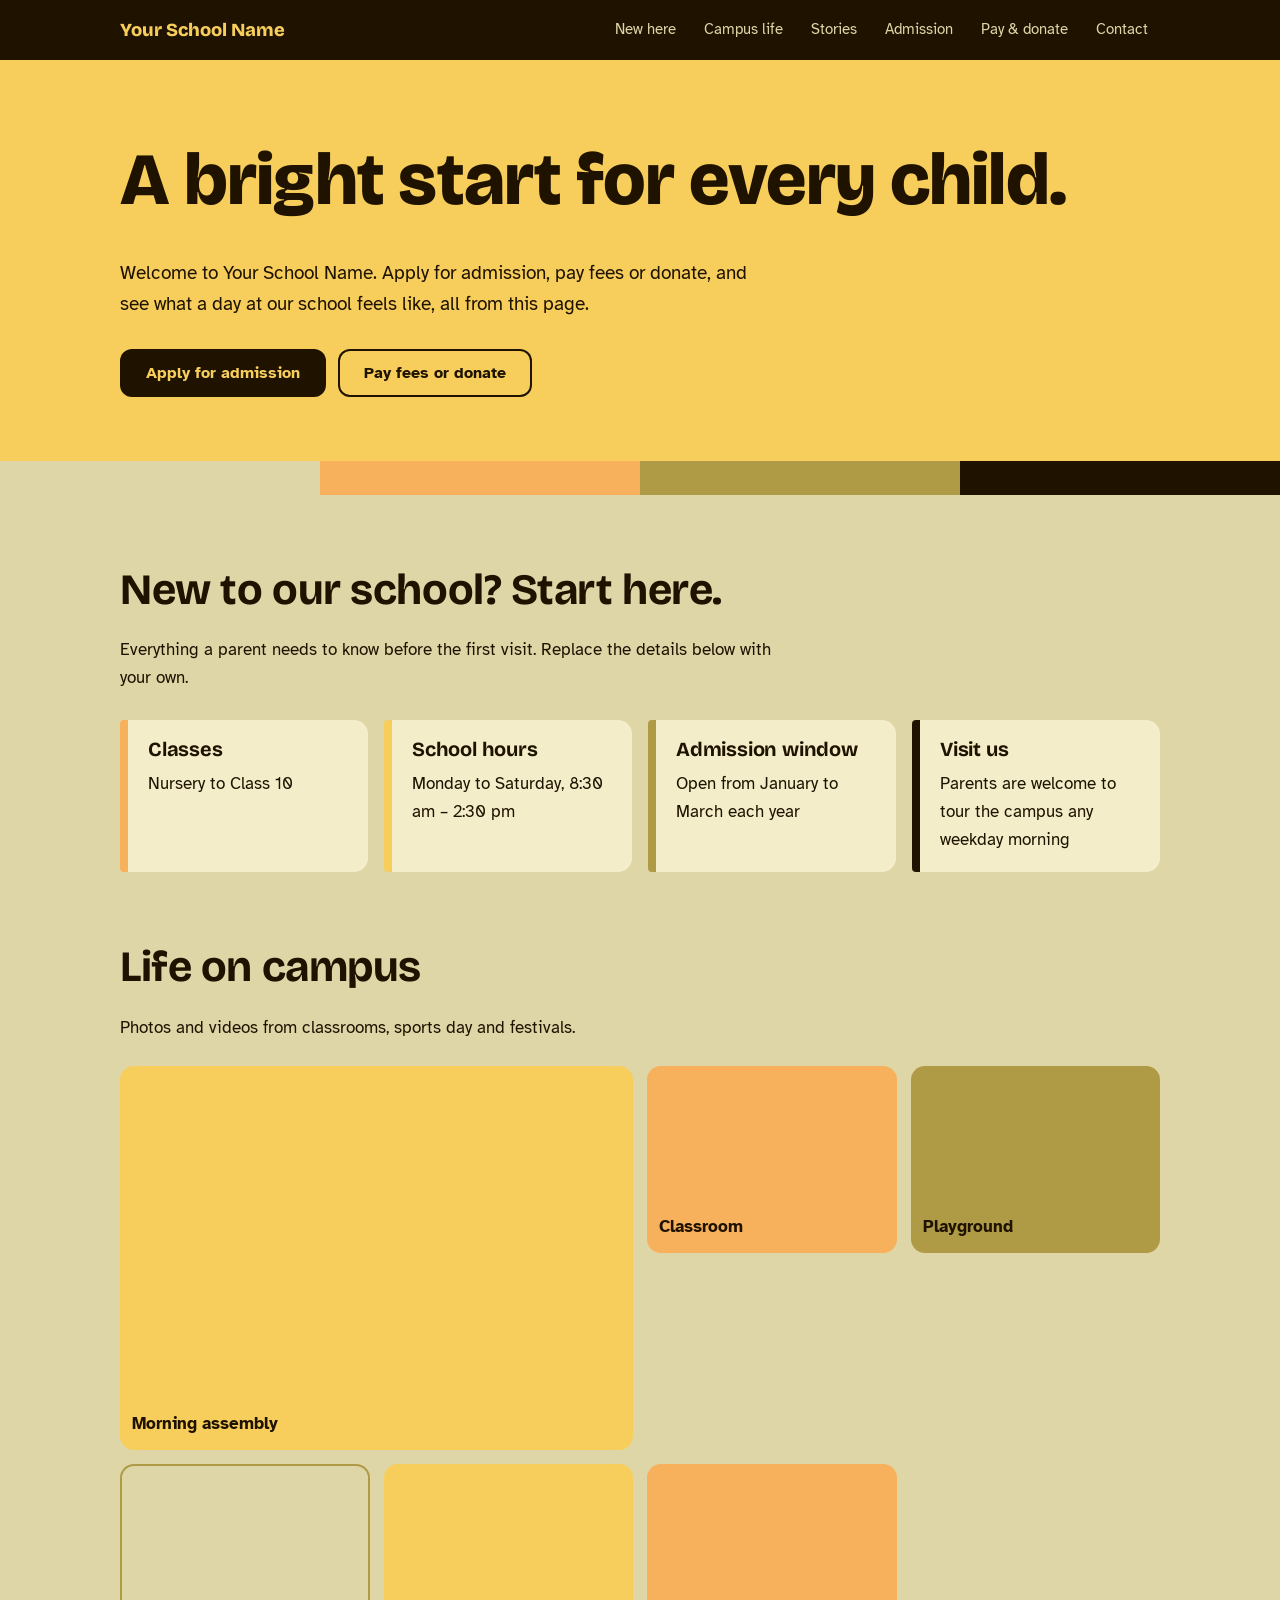
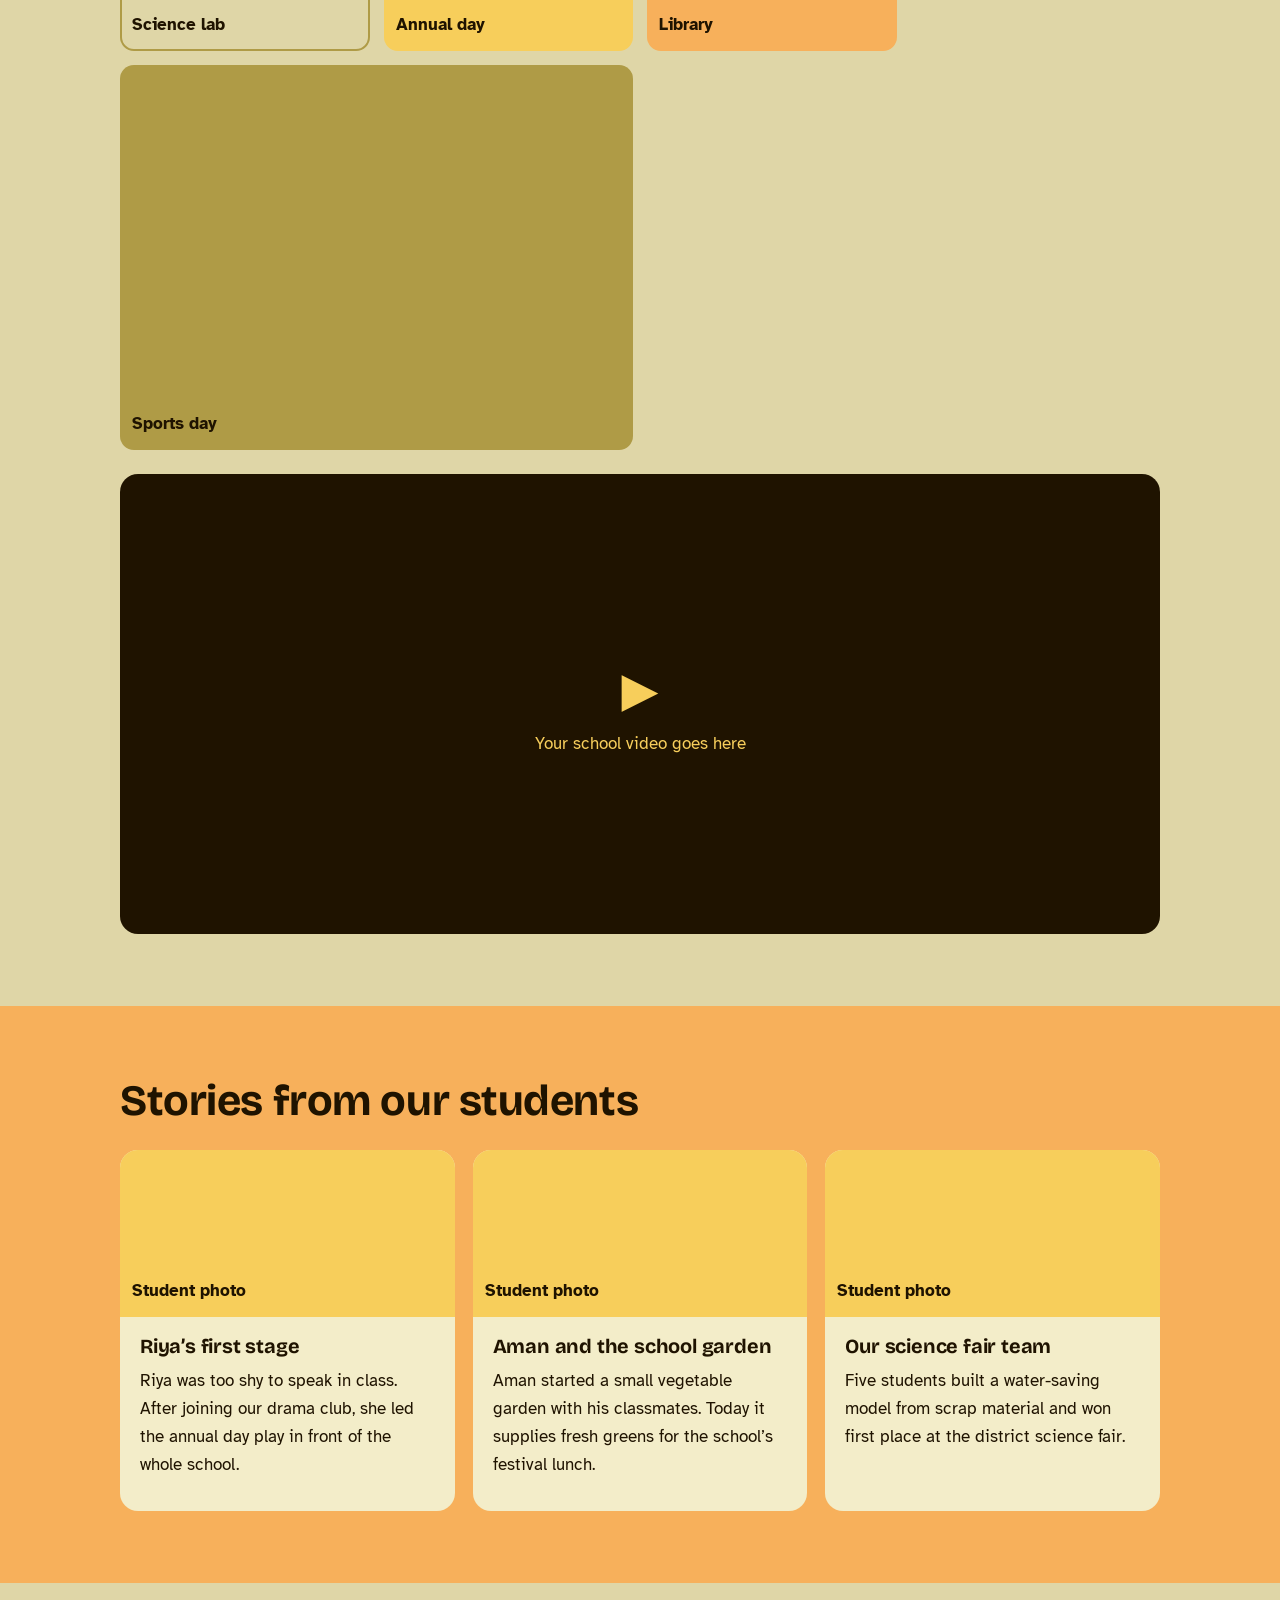
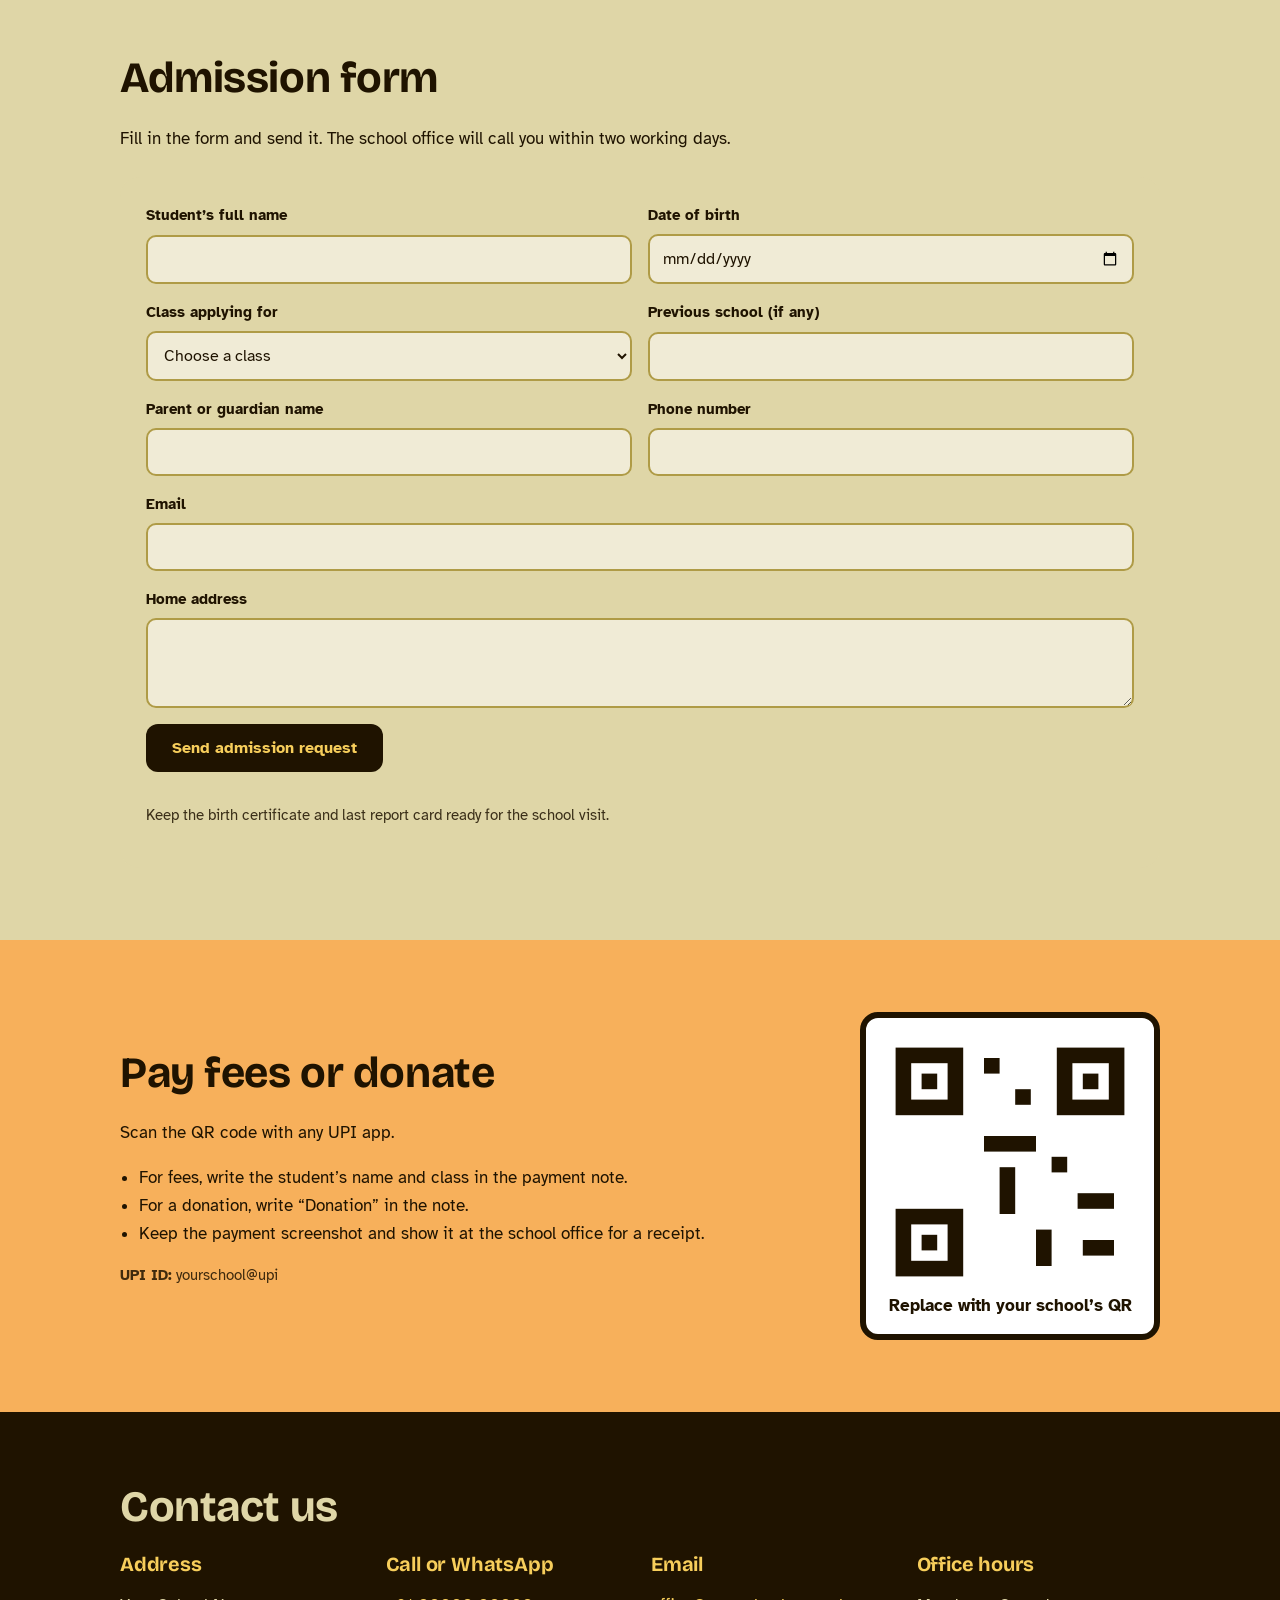
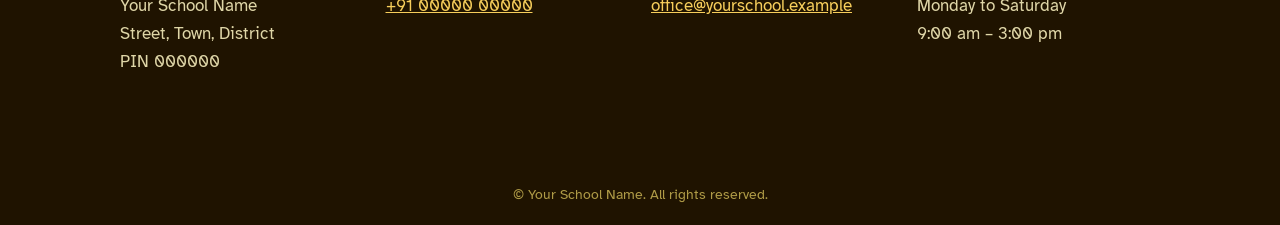
==== index.html @ 206db7a0 "Rename Index.html to index.html" ====
<!DOCTYPE html>
<html lang="en">
<head>
<meta charset="utf-8">
<meta name="viewport" content="width=device-width, initial-scale=1, viewport-fit=cover">
<title>Your School Name – Admissions, Fees & Campus Life</title>
<link rel="preconnect" href="https://fonts.googleapis.com">
<link rel="preconnect" href="https://fonts.gstatic.com" crossorigin>
<link href="https://fonts.googleapis.com/css2?family=Bricolage+Grotesque:wght@500;700;800&family=Atkinson+Hyperlegible:wght@400;700&display=swap" rel="stylesheet">
<style>
:root{
  --sand:#DFD6A7; --sun:#F7CE5B; --amber:#F7B05B; --olive:#AF9B46; --ink:#1F1300;
  --bg:#DFD6A7; --surface:#F7CE5B; --surface2:#F7B05B; --text:#1F1300; --line:#AF9B46; --card:#F3EDC9;
  box-sizing:border-box; padding-top:env(safe-area-inset-top,0px); padding-bottom:env(safe-area-inset-bottom,0px);
}
@media (prefers-color-scheme: dark){
  :root:not([data-theme="light"]){--bg:#1F1300;--card:#2D2108;--text:#DFD6A7;--line:#AF9B46;}
}
:root[data-theme="dark"]{--bg:#1F1300;--card:#2D2108;--text:#DFD6A7;--line:#AF9B46;}
html{scroll-behavior:smooth;scroll-padding-top:calc(env(safe-area-inset-top,0px) + 70px)}
*{box-sizing:border-box}
body{margin:0;background:var(--bg);color:var(--text);font:17px/1.65 "Atkinson Hyperlegible",system-ui,sans-serif}
h1,h2,h3{font-family:"Bricolage Grotesque",Georgia,sans-serif;line-height:1.1;margin:0 0 .5em;letter-spacing:-.01em}
h1{font-size:clamp(2.4rem,7vw,4.6rem);font-weight:800}
h2{font-size:clamp(1.8rem,4vw,2.7rem);font-weight:700}
h3{font-size:1.25rem;font-weight:700}
a{color:inherit}
:focus-visible{outline:3px solid var(--ink);outline-offset:3px;box-shadow:0 0 0 6px var(--sun)}
.wrap{max-width:1080px;margin:0 auto;padding:0 20px}
section{padding:72px 0}
header{position:sticky;top:0;z-index:20;background:var(--ink);color:var(--sand);padding-top:env(safe-area-inset-top,0px)}
header .wrap{display:flex;align-items:center;justify-content:space-between;gap:12px;min-height:60px;flex-wrap:wrap}
.brand{font-family:"Bricolage Grotesque",sans-serif;font-weight:800;font-size:1.15rem;text-decoration:none;color:var(--sun)}
nav{display:flex;gap:4px;flex-wrap:wrap}
nav a{text-decoration:none;padding:8px 12px;border-radius:999px;font-size:.95rem}
nav a:hover{background:var(--sun);color:var(--ink)}
.btn{display:inline-block;background:var(--ink);color:var(--sun);padding:14px 26px;border-radius:12px;font-weight:700;text-decoration:none;border:0;font:700 1rem "Atkinson Hyperlegible",sans-serif;cursor:pointer}
.btn.alt{background:transparent;color:var(--ink);box-shadow:inset 0 0 0 2px var(--ink)}
.btn:hover{background:var(--olive);color:var(--ink)}
/* hero */
.hero{background:var(--sun);color:var(--ink);padding:80px 0 0;overflow:hidden}
.hero p{font-size:1.2rem;max-width:34em}
.hero .row{display:flex;gap:12px;flex-wrap:wrap;margin-top:28px}
.bands{display:grid;grid-template-columns:repeat(4,1fr);height:34px;margin-top:64px}
.bands i:nth-child(1){background:var(--sand)}.bands i:nth-child(2){background:var(--amber)}.bands i:nth-child(3){background:var(--olive)}.bands i:nth-child(4){background:var(--ink)}
/* about */
.facts{display:grid;grid-template-columns:repeat(auto-fit,minmax(220px,1fr));gap:16px;margin-top:28px}
.fact{background:var(--card);border-left:8px solid var(--amber);padding:18px 20px;border-radius:4px 14px 14px 4px}
.fact:nth-child(2){border-color:var(--sun)}.fact:nth-child(3){border-color:var(--olive)}.fact:nth-child(4){border-color:var(--ink)}
.fact p{margin:0}
/* gallery */
.gallery{display:grid;grid-template-columns:repeat(auto-fill,minmax(210px,1fr));gap:14px;margin-top:24px}
.ph{aspect-ratio:4/3;border-radius:14px;display:flex;align-items:flex-end;padding:12px;font-weight:700;color:var(--ink);background:var(--sun)}
.ph:nth-child(4n+2){background:var(--amber)}.ph:nth-child(4n+3){background:var(--olive)}.ph:nth-child(4n){background:var(--sand);box-shadow:inset 0 0 0 2px var(--olive)}
.ph.wide{grid-column:span 2}
.video{margin-top:24px;aspect-ratio:16/9;max-height:460px;width:100%;border-radius:18px;background:var(--ink);color:var(--sun);display:grid;place-items:center;text-align:center;padding:20px}
.video span{display:block;font-size:3rem}
/* stories */
.stories{display:grid;grid-template-columns:repeat(auto-fit,minmax(280px,1fr));gap:18px;margin-top:24px}
.story{background:var(--card);border-radius:18px;overflow:hidden}
.story .ph{border-radius:0;aspect-ratio:16/8}
.story div.t{padding:18px 20px 22px}
.story p{margin:0 0 .6em}
/* admission */
.band{background:var(--amber);color:var(--ink)}
.band .btn{background:var(--ink);color:var(--sun)}
form{display:grid;grid-template-columns:1fr 1fr;gap:16px;margin-top:24px;background:var(--sand);color:var(--ink);padding:26px;border-radius:20px}
label{display:grid;gap:6px;font-weight:700;font-size:.95rem}
input,select,textarea{font:400 1rem "Atkinson Hyperlegible",sans-serif;padding:12px;border:2px solid var(--olive);border-radius:10px;background:#fff8;color:var(--ink);width:100%}
textarea{min-height:90px;resize:vertical}
.full{grid-column:1/-1}
.note{font-size:.92rem;opacity:.85}
#ok{display:none;background:var(--ink);color:var(--sun);padding:14px 18px;border-radius:12px}
/* pay */
.pay{display:grid;grid-template-columns:minmax(0,1fr) 300px;gap:32px;align-items:center}
.qr{background:#fff;border:6px solid var(--ink);border-radius:18px;padding:14px;color:var(--ink);text-align:center;font-weight:700}
.qr svg,.qr img{width:100%;height:auto;display:block}
.pay ul{padding-left:1.1em;margin:0}
/* contact */
.contact{background:var(--ink);color:var(--sand)}
.contact a{color:var(--sun)}
.cgrid{display:grid;grid-template-columns:repeat(auto-fit,minmax(240px,1fr));gap:22px;margin-top:20px}
.cgrid h3{color:var(--sun)}
footer{background:var(--ink);color:var(--olive);text-align:center;padding:18px 20px calc(18px + env(safe-area-inset-bottom,0px));font-size:.9rem}
@media (max-width:720px){form{grid-template-columns:1fr}.pay{grid-template-columns:1fr}.ph.wide{grid-column:auto}.bands{margin-top:40px}}
@media (prefers-reduced-motion:reduce){html{scroll-behavior:auto}}
</style>
</head>
<body>
<header>
  <div class="wrap">
    <a class="brand" href="#top">Your School Name</a>
    <nav aria-label="Main">
      <a href="#about">New here</a><a href="#life">Campus life</a><a href="#stories">Stories</a><a href="#admission">Admission</a><a href="#pay">Pay & donate</a><a href="#contact">Contact</a>
    </nav>
  </div>
</header>

<main id="top">
<div class="hero">
  <div class="wrap">
    <h1>A bright start for every child.</h1>
    <p>Welcome to Your School Name. Apply for admission, pay fees or donate, and see what a day at our school feels like, all from this page.</p>
    <div class="row">
      <a class="btn" href="#admission">Apply for admission</a>
      <a class="btn alt" href="#pay">Pay fees or donate</a>
    </div>
  </div>
  <div class="bands" aria-hidden="true"><i></i><i></i><i></i><i></i></div>
</div>

<section id="about">
  <div class="wrap">
    <h2>New to our school? Start here.</h2>
    <p style="max-width:40em">Everything a parent needs to know before the first visit. Replace the details below with your own.</p>
    <div class="facts">
      <div class="fact"><h3>Classes</h3><p>Nursery to Class 10</p></div>
      <div class="fact"><h3>School hours</h3><p>Monday to Saturday, 8:30 am – 2:30 pm</p></div>
      <div class="fact"><h3>Admission window</h3><p>Open from January to March each year</p></div>
      <div class="fact"><h3>Visit us</h3><p>Parents are welcome to tour the campus any weekday morning</p></div>
    </div>
  </div>
</section>

<section id="life" style="padding-top:0">
  <div class="wrap">
    <h2>Life on campus</h2>
    <p>Photos and videos from classrooms, sports day and festivals.</p>
    <div class="gallery">
      <div class="ph wide">Morning assembly</div>
      <div class="ph">Classroom</div>
      <div class="ph">Playground</div>
      <div class="ph">Science lab</div>
      <div class="ph">Annual day</div>
      <div class="ph">Library</div>
      <div class="ph wide">Sports day</div>
    </div>
    <div class="video" role="img" aria-label="School video placeholder"><div><span>▶</span>Your school video goes here</div></div>
  </div>
</section>

<section id="stories" class="band">
  <div class="wrap">
    <h2>Stories from our students</h2>
    <div class="stories">
      <article class="story"><div class="ph">Student photo</div><div class="t"><h3>Riya’s first stage</h3><p>Riya was too shy to speak in class. After joining our drama club, she led the annual day play in front of the whole school.</p></div></article>
      <article class="story"><div class="ph">Student photo</div><div class="t"><h3>Aman and the school garden</h3><p>Aman started a small vegetable garden with his classmates. Today it supplies fresh greens for the school’s festival lunch.</p></div></article>
      <article class="story"><div class="ph">Student photo</div><div class="t"><h3>Our science fair team</h3><p>Five students built a water-saving model from scrap material and won first place at the district science fair.</p></div></article>
    </div>
  </div>
</section>

<section id="admission">
  <div class="wrap">
    <h2>Admission form</h2>
    <p style="max-width:40em">Fill in the form and send it. The school office will call you within two working days.</p>
    <form id="adm">
      <label>Student’s full name<input name="student" required autocomplete="off"></label>
      <label>Date of birth<input type="date" name="dob" required></label>
      <label>Class applying for
        <select name="class" required><option value="">Choose a class</option><option>Nursery</option><option>LKG</option><option>UKG</option><option>Class 1</option><option>Class 2</option><option>Class 3</option><option>Class 4</option><option>Class 5</option><option>Class 6</option><option>Class 7</option><option>Class 8</option><option>Class 9</option><option>Class 10</option></select></label>
      <label>Previous school (if any)<input name="prev" autocomplete="off"></label>
      <label>Parent or guardian name<input name="parent" required autocomplete="name"></label>
      <label>Phone number<input type="tel" name="phone" required autocomplete="tel"></label>
      <label class="full">Email<input type="email" name="email" autocomplete="email"></label>
      <label class="full">Home address<textarea name="addr" required></textarea></label>
      <div class="full"><button class="btn" type="submit">Send admission request</button></div>
      <p id="ok" class="full" role="status">Your email app should open with the form filled in. Press send there to finish.</p>
      <p class="note full">Keep the birth certificate and last report card ready for the school visit.</p>
    </form>
  </div>
</section>

<section id="pay" class="band">
  <div class="wrap pay">
    <div>
      <h2>Pay fees or donate</h2>
      <p>Scan the QR code with any UPI app.</p>
      <ul>
        <li>For fees, write the student’s name and class in the payment note.</li>
        <li>For a donation, write “Donation” in the note.</li>
        <li>Keep the payment screenshot and show it at the school office for a receipt.</li>
      </ul>
      <p class="note"><b>UPI ID:</b> yourschool@upi</p>
    </div>
    <div class="qr">
      <svg viewBox="0 0 100 100" role="img" aria-label="Payment QR code placeholder">
        <rect width="100" height="100" fill="#fff"/>
        <g fill="#1F1300"><rect x="6" y="6" width="26" height="26"/><rect x="68" y="6" width="26" height="26"/><rect x="6" y="68" width="26" height="26"/></g>
        <g fill="#fff"><rect x="12" y="12" width="14" height="14"/><rect x="74" y="12" width="14" height="14"/><rect x="12" y="74" width="14" height="14"/></g>
        <g fill="#1F1300"><rect x="16" y="16" width="6" height="6"/><rect x="78" y="16" width="6" height="6"/><rect x="16" y="78" width="6" height="6"/><rect x="40" y="10" width="6" height="6"/><rect x="52" y="22" width="6" height="6"/><rect x="40" y="40" width="20" height="6"/><rect x="46" y="52" width="6" height="18"/><rect x="66" y="48" width="6" height="6"/><rect x="76" y="62" width="14" height="6"/><rect x="60" y="76" width="6" height="14"/><rect x="78" y="80" width="12" height="6"/></g>
      </svg>
      Replace with your school’s QR
    </div>
  </div>
</section>

<section id="contact" class="contact">
  <div class="wrap">
    <h2>Contact us</h2>
    <div class="cgrid">
      <div><h3>Address</h3><p>Your School Name<br>Street, Town, District<br>PIN 000000</p></div>
      <div><h3>Call or WhatsApp</h3><p><a href="tel:+910000000000">+91 00000 00000</a></p></div>
      <div><h3>Email</h3><p><a href="mailto:office@yourschool.example">office@yourschool.example</a></p></div>
      <div><h3>Office hours</h3><p>Monday to Saturday<br>9:00 am – 3:00 pm</p></div>
    </div>
  </div>
</section>
</main>
<footer>© Your School Name. All rights reserved.</footer>

<script>
document.getElementById('adm').addEventListener('submit',function(e){
  e.preventDefault();
  var f=new FormData(e.target),b='Admission request%0D%0A%0D%0A';
  f.forEach(function(v,k){b+=encodeURIComponent(k+': '+v)+'%0D%0A';});
  document.getElementById('ok').style.display='block';
  location.href='mailto:office@yourschool.example?subject='+encodeURIComponent('Admission request')+'&body='+b;
});
</script>
</body>
</html>
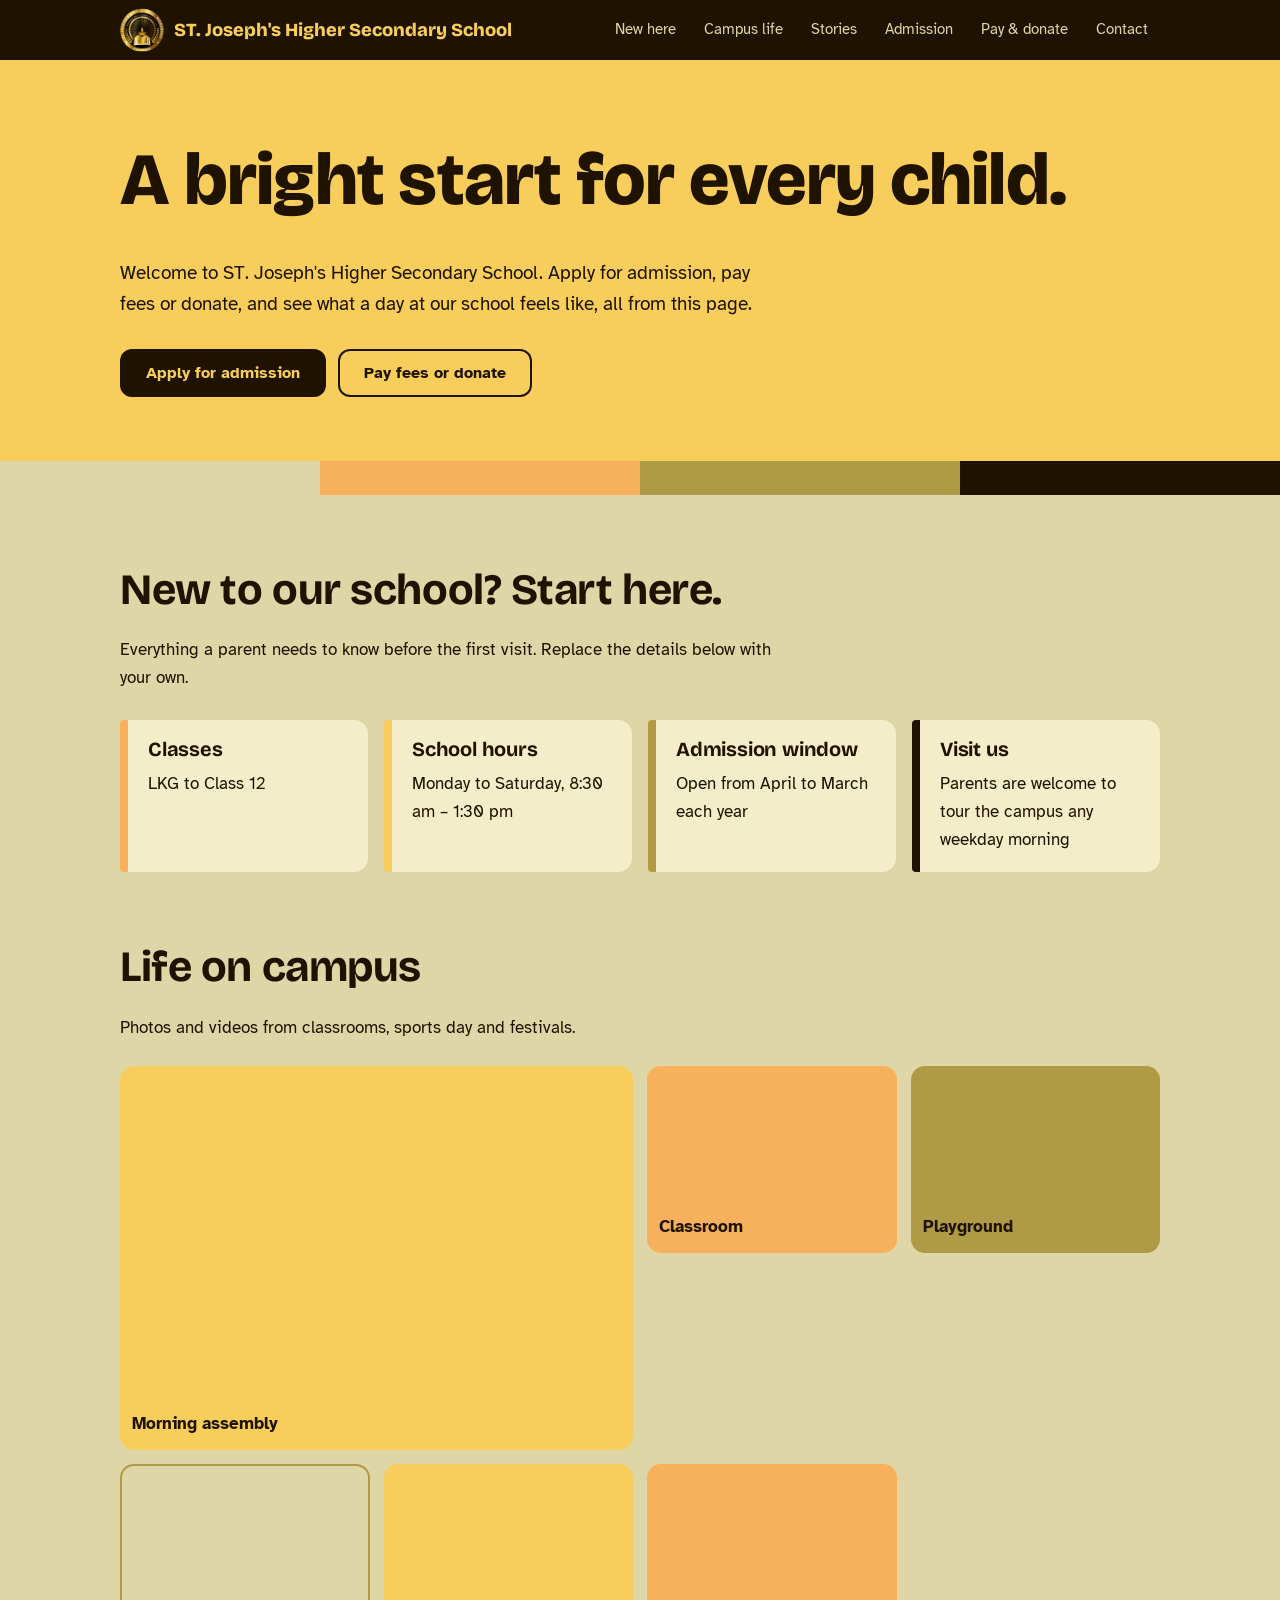
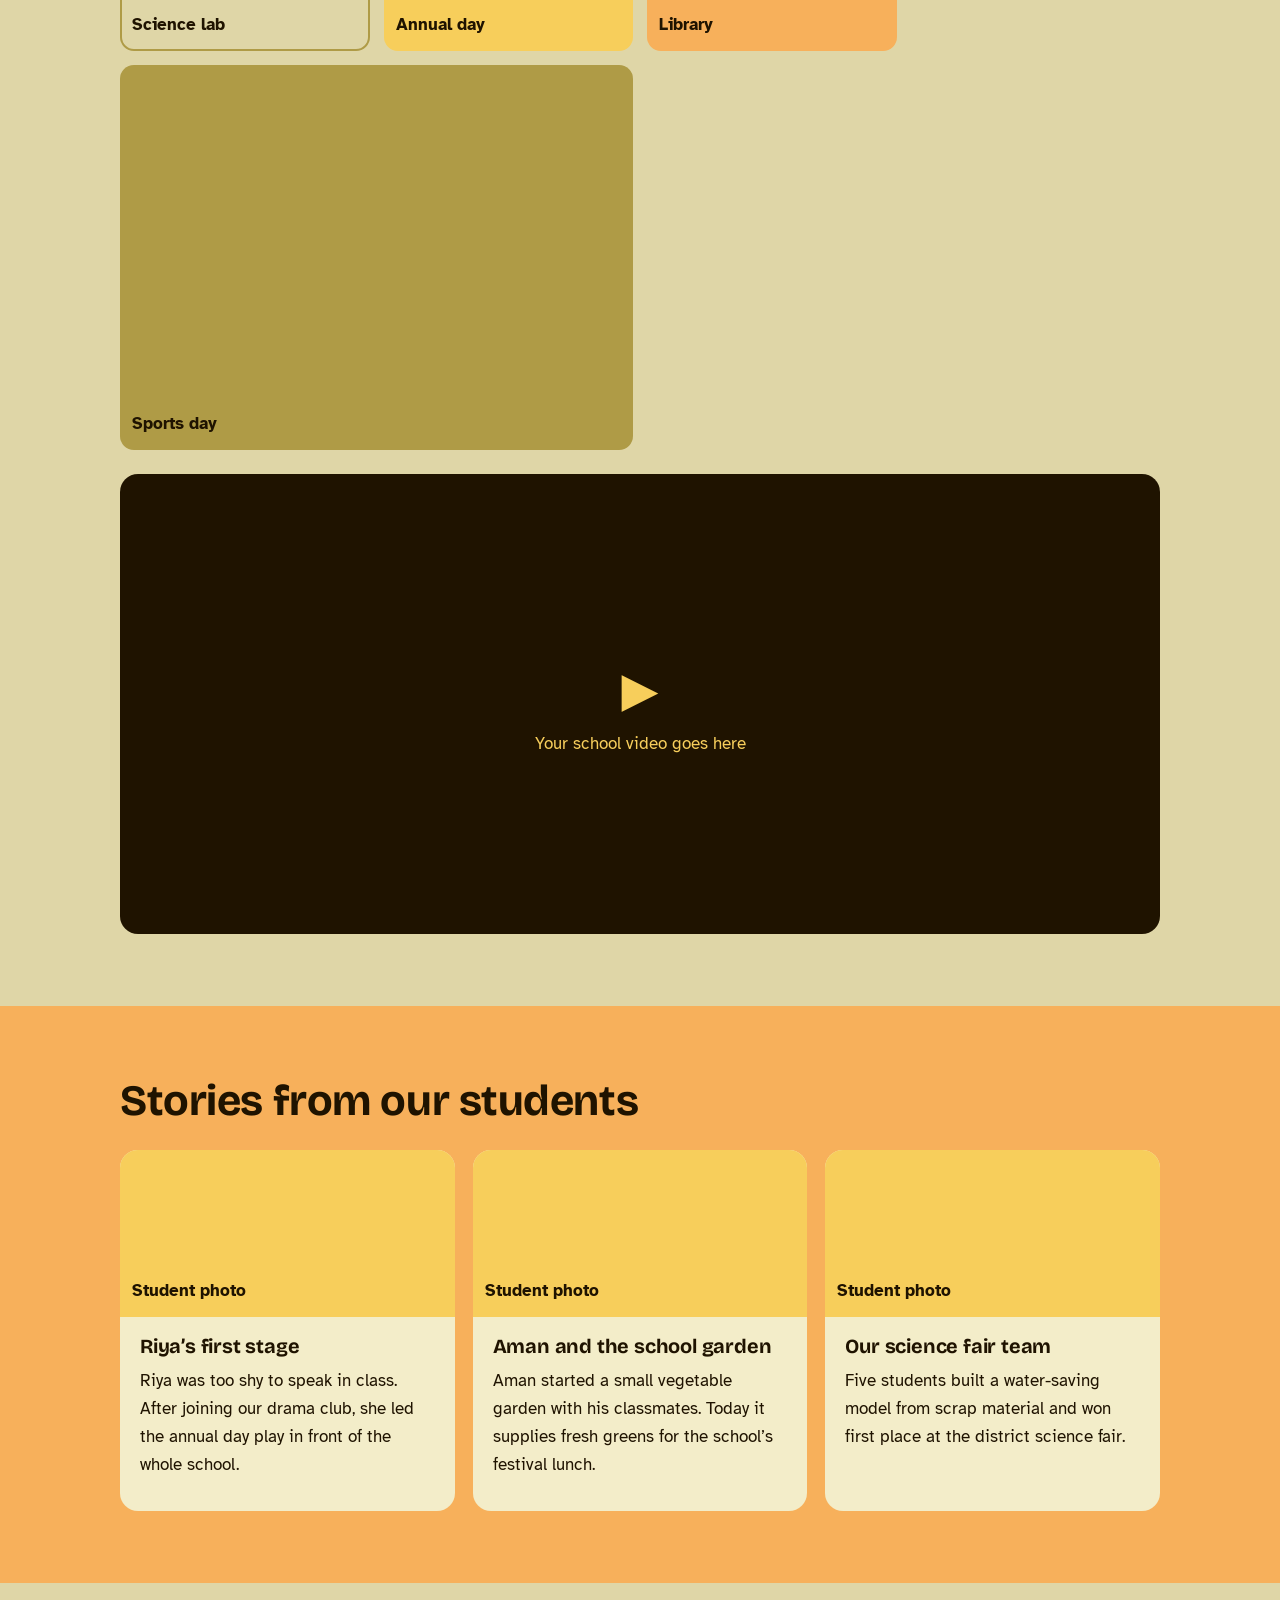
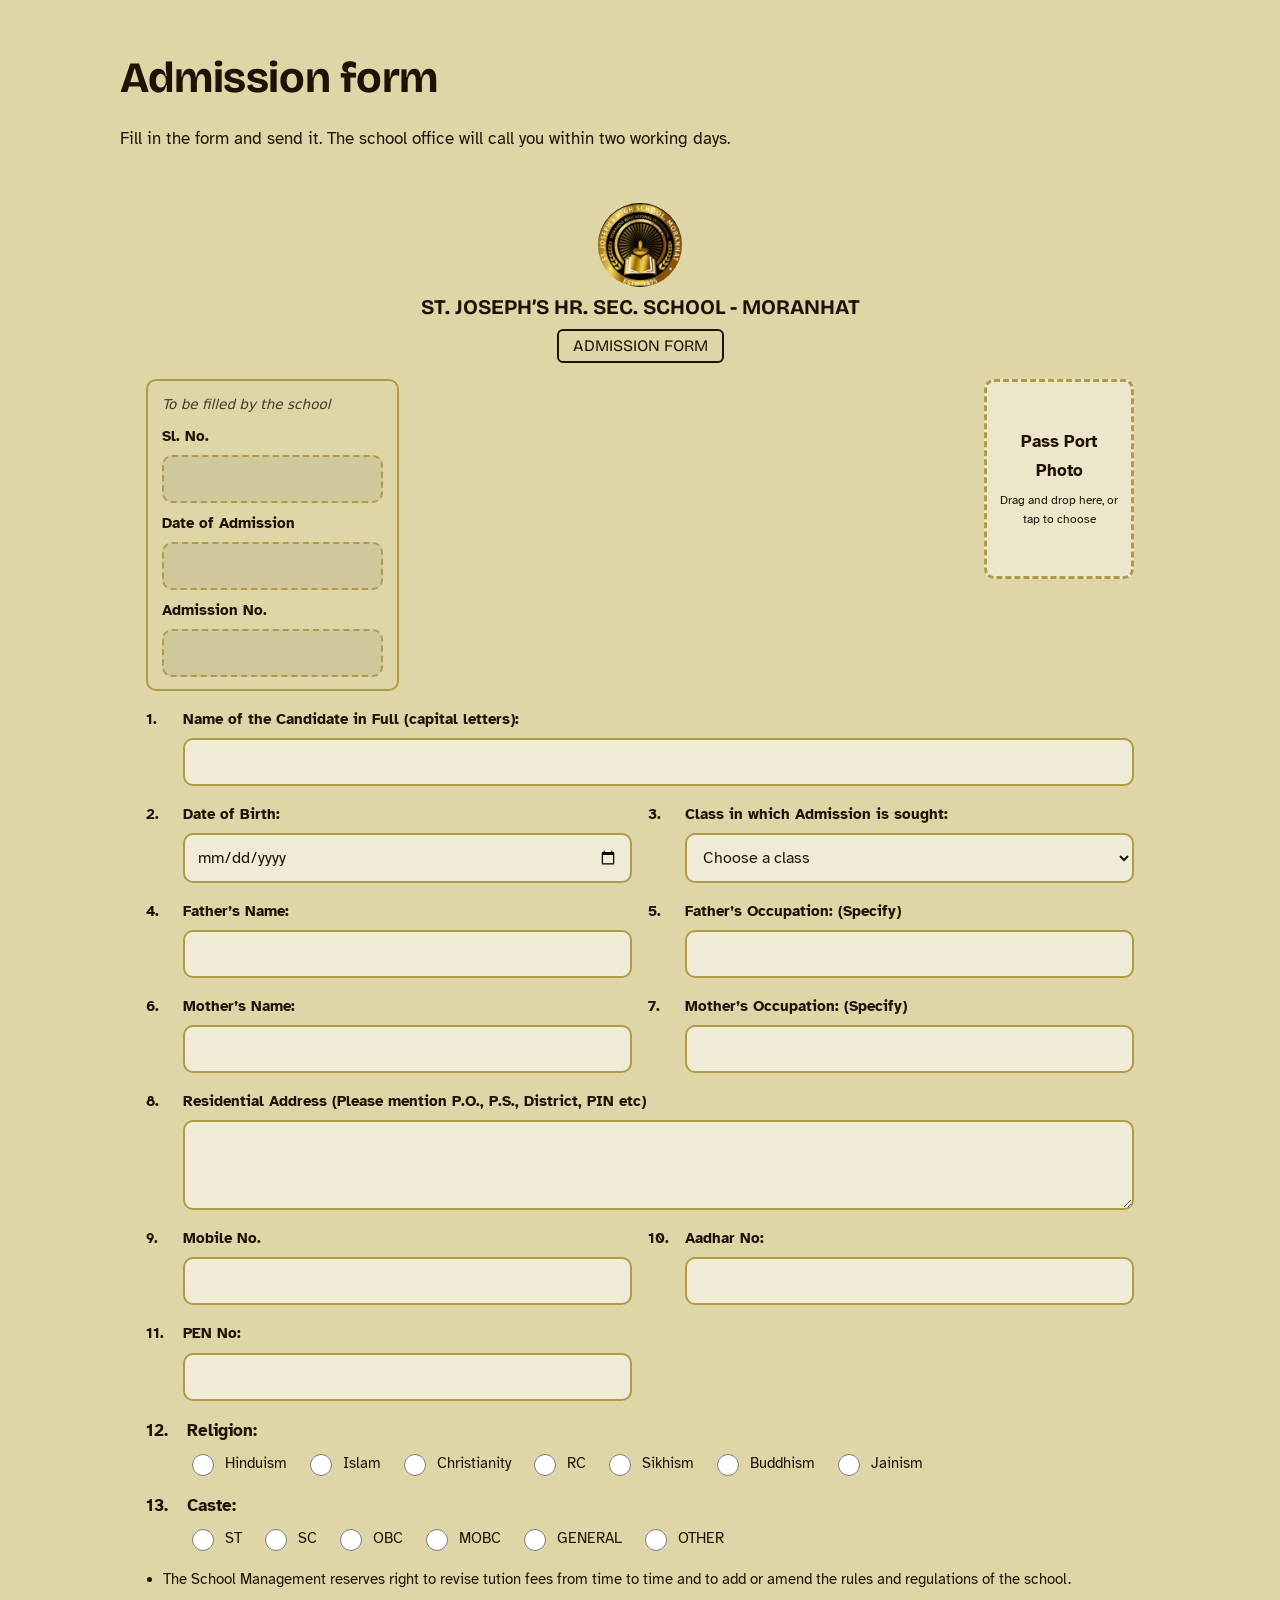
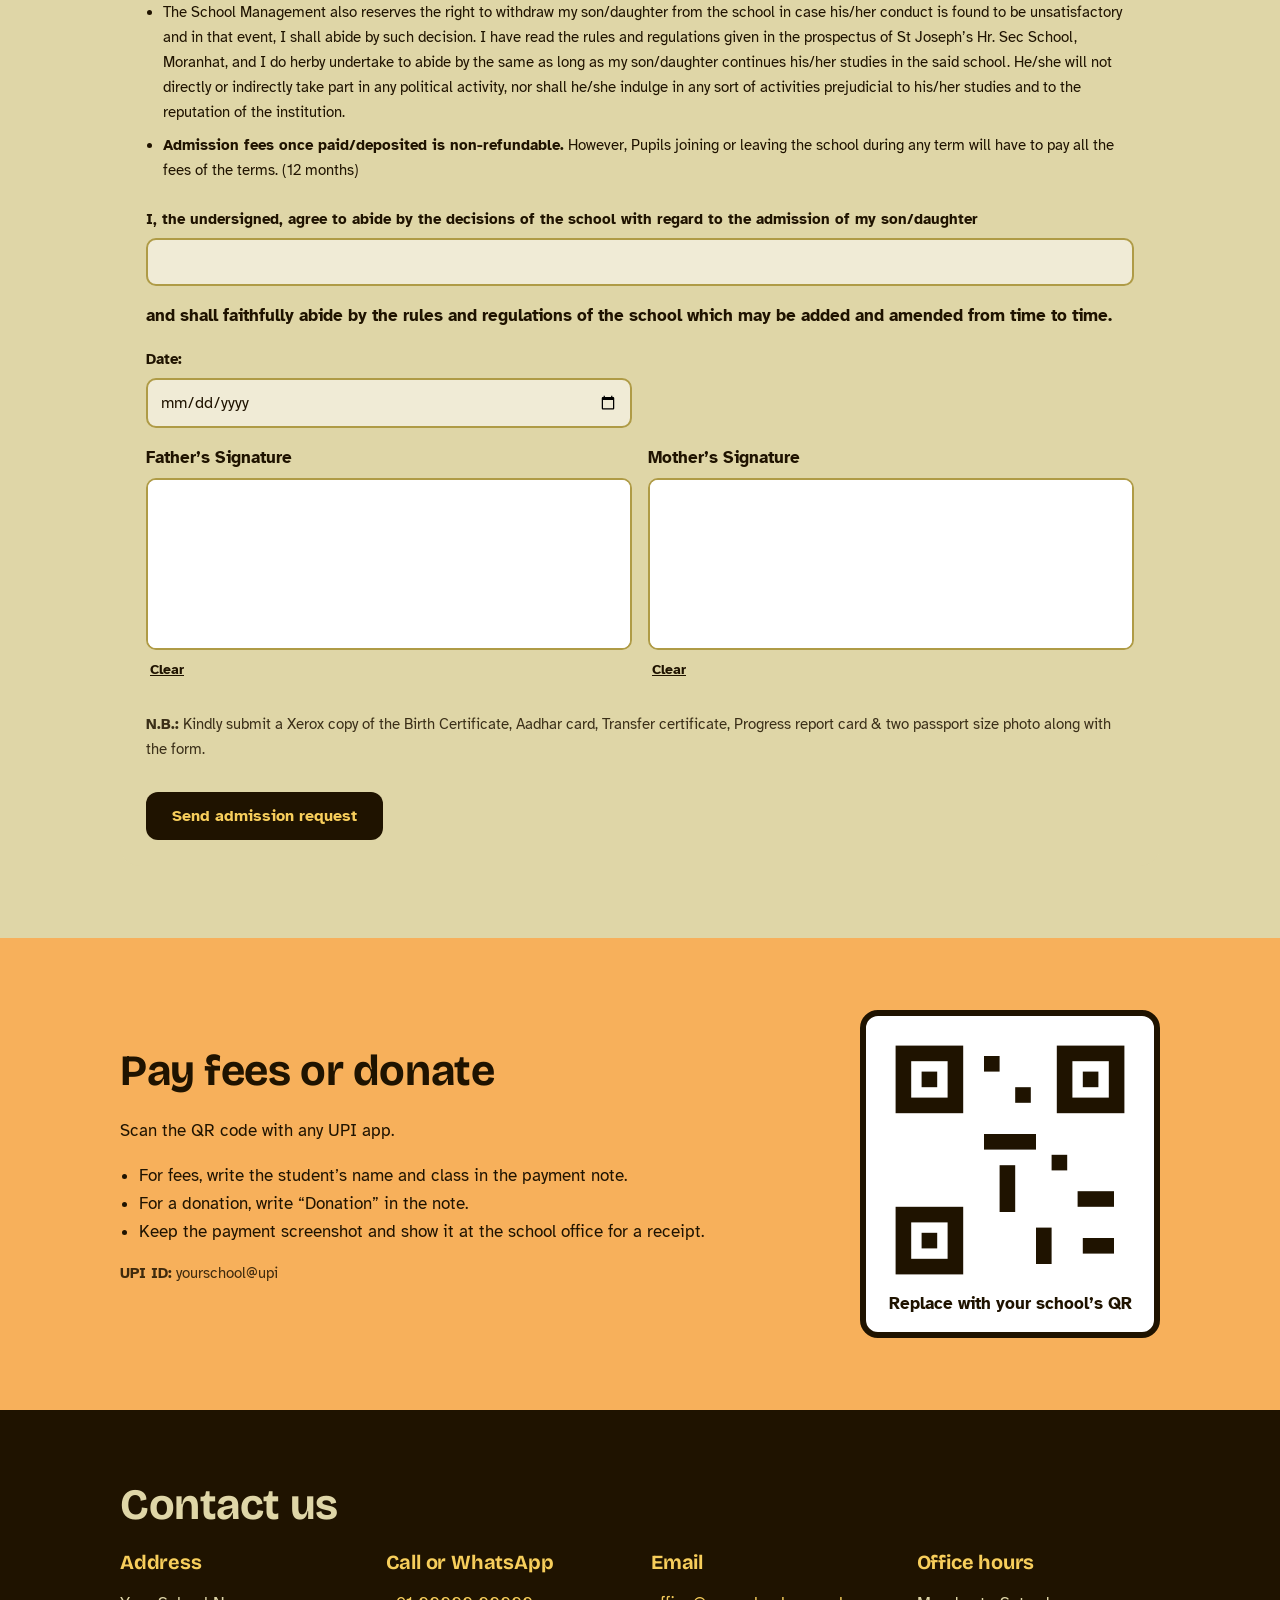
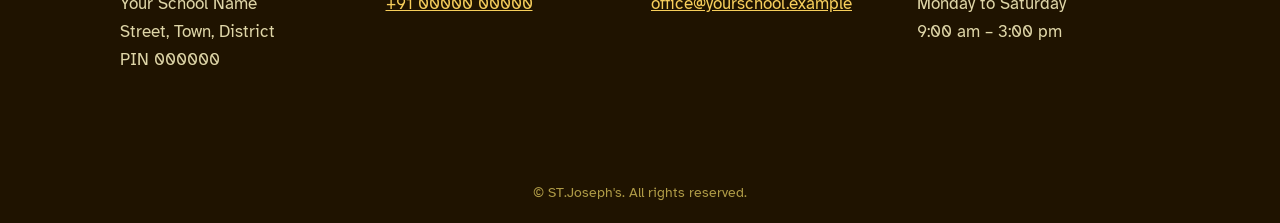
==== commit 5f54b57b: "Add files via upload" ====
--- a/index.html
+++ b/index.html
@@ -4,92 +4,16 @@
 <meta charset="utf-8">
 <meta name="viewport" content="width=device-width, initial-scale=1, viewport-fit=cover">
 <title>Your School Name – Admissions, Fees & Campus Life</title>
+<link rel="icon" type="image/png" href="logo.png">
+<link rel="stylesheet" href="style.css">
 <link rel="preconnect" href="https://fonts.googleapis.com">
 <link rel="preconnect" href="https://fonts.gstatic.com" crossorigin>
 <link href="https://fonts.googleapis.com/css2?family=Bricolage+Grotesque:wght@500;700;800&family=Atkinson+Hyperlegible:wght@400;700&display=swap" rel="stylesheet">
-<style>
-:root{
-  --sand:#DFD6A7; --sun:#F7CE5B; --amber:#F7B05B; --olive:#AF9B46; --ink:#1F1300;
-  --bg:#DFD6A7; --surface:#F7CE5B; --surface2:#F7B05B; --text:#1F1300; --line:#AF9B46; --card:#F3EDC9;
-  box-sizing:border-box; padding-top:env(safe-area-inset-top,0px); padding-bottom:env(safe-area-inset-bottom,0px);
-}
-@media (prefers-color-scheme: dark){
-  :root:not([data-theme="light"]){--bg:#1F1300;--card:#2D2108;--text:#DFD6A7;--line:#AF9B46;}
-}
-:root[data-theme="dark"]{--bg:#1F1300;--card:#2D2108;--text:#DFD6A7;--line:#AF9B46;}
-html{scroll-behavior:smooth;scroll-padding-top:calc(env(safe-area-inset-top,0px) + 70px)}
-*{box-sizing:border-box}
-body{margin:0;background:var(--bg);color:var(--text);font:17px/1.65 "Atkinson Hyperlegible",system-ui,sans-serif}
-h1,h2,h3{font-family:"Bricolage Grotesque",Georgia,sans-serif;line-height:1.1;margin:0 0 .5em;letter-spacing:-.01em}
-h1{font-size:clamp(2.4rem,7vw,4.6rem);font-weight:800}
-h2{font-size:clamp(1.8rem,4vw,2.7rem);font-weight:700}
-h3{font-size:1.25rem;font-weight:700}
-a{color:inherit}
-:focus-visible{outline:3px solid var(--ink);outline-offset:3px;box-shadow:0 0 0 6px var(--sun)}
-.wrap{max-width:1080px;margin:0 auto;padding:0 20px}
-section{padding:72px 0}
-header{position:sticky;top:0;z-index:20;background:var(--ink);color:var(--sand);padding-top:env(safe-area-inset-top,0px)}
-header .wrap{display:flex;align-items:center;justify-content:space-between;gap:12px;min-height:60px;flex-wrap:wrap}
-.brand{font-family:"Bricolage Grotesque",sans-serif;font-weight:800;font-size:1.15rem;text-decoration:none;color:var(--sun)}
-nav{display:flex;gap:4px;flex-wrap:wrap}
-nav a{text-decoration:none;padding:8px 12px;border-radius:999px;font-size:.95rem}
-nav a:hover{background:var(--sun);color:var(--ink)}
-.btn{display:inline-block;background:var(--ink);color:var(--sun);padding:14px 26px;border-radius:12px;font-weight:700;text-decoration:none;border:0;font:700 1rem "Atkinson Hyperlegible",sans-serif;cursor:pointer}
-.btn.alt{background:transparent;color:var(--ink);box-shadow:inset 0 0 0 2px var(--ink)}
-.btn:hover{background:var(--olive);color:var(--ink)}
-/* hero */
-.hero{background:var(--sun);color:var(--ink);padding:80px 0 0;overflow:hidden}
-.hero p{font-size:1.2rem;max-width:34em}
-.hero .row{display:flex;gap:12px;flex-wrap:wrap;margin-top:28px}
-.bands{display:grid;grid-template-columns:repeat(4,1fr);height:34px;margin-top:64px}
-.bands i:nth-child(1){background:var(--sand)}.bands i:nth-child(2){background:var(--amber)}.bands i:nth-child(3){background:var(--olive)}.bands i:nth-child(4){background:var(--ink)}
-/* about */
-.facts{display:grid;grid-template-columns:repeat(auto-fit,minmax(220px,1fr));gap:16px;margin-top:28px}
-.fact{background:var(--card);border-left:8px solid var(--amber);padding:18px 20px;border-radius:4px 14px 14px 4px}
-.fact:nth-child(2){border-color:var(--sun)}.fact:nth-child(3){border-color:var(--olive)}.fact:nth-child(4){border-color:var(--ink)}
-.fact p{margin:0}
-/* gallery */
-.gallery{display:grid;grid-template-columns:repeat(auto-fill,minmax(210px,1fr));gap:14px;margin-top:24px}
-.ph{aspect-ratio:4/3;border-radius:14px;display:flex;align-items:flex-end;padding:12px;font-weight:700;color:var(--ink);background:var(--sun)}
-.ph:nth-child(4n+2){background:var(--amber)}.ph:nth-child(4n+3){background:var(--olive)}.ph:nth-child(4n){background:var(--sand);box-shadow:inset 0 0 0 2px var(--olive)}
-.ph.wide{grid-column:span 2}
-.video{margin-top:24px;aspect-ratio:16/9;max-height:460px;width:100%;border-radius:18px;background:var(--ink);color:var(--sun);display:grid;place-items:center;text-align:center;padding:20px}
-.video span{display:block;font-size:3rem}
-/* stories */
-.stories{display:grid;grid-template-columns:repeat(auto-fit,minmax(280px,1fr));gap:18px;margin-top:24px}
-.story{background:var(--card);border-radius:18px;overflow:hidden}
-.story .ph{border-radius:0;aspect-ratio:16/8}
-.story div.t{padding:18px 20px 22px}
-.story p{margin:0 0 .6em}
-/* admission */
-.band{background:var(--amber);color:var(--ink)}
-.band .btn{background:var(--ink);color:var(--sun)}
-form{display:grid;grid-template-columns:1fr 1fr;gap:16px;margin-top:24px;background:var(--sand);color:var(--ink);padding:26px;border-radius:20px}
-label{display:grid;gap:6px;font-weight:700;font-size:.95rem}
-input,select,textarea{font:400 1rem "Atkinson Hyperlegible",sans-serif;padding:12px;border:2px solid var(--olive);border-radius:10px;background:#fff8;color:var(--ink);width:100%}
-textarea{min-height:90px;resize:vertical}
-.full{grid-column:1/-1}
-.note{font-size:.92rem;opacity:.85}
-#ok{display:none;background:var(--ink);color:var(--sun);padding:14px 18px;border-radius:12px}
-/* pay */
-.pay{display:grid;grid-template-columns:minmax(0,1fr) 300px;gap:32px;align-items:center}
-.qr{background:#fff;border:6px solid var(--ink);border-radius:18px;padding:14px;color:var(--ink);text-align:center;font-weight:700}
-.qr svg,.qr img{width:100%;height:auto;display:block}
-.pay ul{padding-left:1.1em;margin:0}
-/* contact */
-.contact{background:var(--ink);color:var(--sand)}
-.contact a{color:var(--sun)}
-.cgrid{display:grid;grid-template-columns:repeat(auto-fit,minmax(240px,1fr));gap:22px;margin-top:20px}
-.cgrid h3{color:var(--sun)}
-footer{background:var(--ink);color:var(--olive);text-align:center;padding:18px 20px calc(18px + env(safe-area-inset-bottom,0px));font-size:.9rem}
-@media (max-width:720px){form{grid-template-columns:1fr}.pay{grid-template-columns:1fr}.ph.wide{grid-column:auto}.bands{margin-top:40px}}
-@media (prefers-reduced-motion:reduce){html{scroll-behavior:auto}}
-</style>
 </head>
 <body>
 <header>
   <div class="wrap">
-    <a class="brand" href="#top">Your School Name</a>
+    <a class="brand" href="#top"><img src="logo.png" alt="" width="44" height="44"><span>ST. Joseph's Higher Secondary School</span></a>
     <nav aria-label="Main">
       <a href="#about">New here</a><a href="#life">Campus life</a><a href="#stories">Stories</a><a href="#admission">Admission</a><a href="#pay">Pay & donate</a><a href="#contact">Contact</a>
     </nav>
@@ -100,7 +24,7 @@
 <div class="hero">
   <div class="wrap">
     <h1>A bright start for every child.</h1>
-    <p>Welcome to Your School Name. Apply for admission, pay fees or donate, and see what a day at our school feels like, all from this page.</p>
+    <p>Welcome to ST. Joseph's Higher Secondary School. Apply for admission, pay fees or donate, and see what a day at our school feels like, all from this page.</p>
     <div class="row">
       <a class="btn" href="#admission">Apply for admission</a>
       <a class="btn alt" href="#pay">Pay fees or donate</a>
@@ -114,9 +38,9 @@
     <h2>New to our school? Start here.</h2>
     <p style="max-width:40em">Everything a parent needs to know before the first visit. Replace the details below with your own.</p>
     <div class="facts">
-      <div class="fact"><h3>Classes</h3><p>Nursery to Class 10</p></div>
-      <div class="fact"><h3>School hours</h3><p>Monday to Saturday, 8:30 am – 2:30 pm</p></div>
-      <div class="fact"><h3>Admission window</h3><p>Open from January to March each year</p></div>
+      <div class="fact"><h3>Classes</h3><p>LKG to Class 12</p></div>
+      <div class="fact"><h3>School hours</h3><p>Monday to Saturday, 8:30 am – 1:30 pm</p></div>
+      <div class="fact"><h3>Admission window</h3><p>Open from April to March each year</p></div>
       <div class="fact"><h3>Visit us</h3><p>Parents are welcome to tour the campus any weekday morning</p></div>
     </div>
   </div>
@@ -154,19 +78,58 @@
   <div class="wrap">
     <h2>Admission form</h2>
     <p style="max-width:40em">Fill in the form and send it. The school office will call you within two working days.</p>
-    <form id="adm">
-      <label>Student’s full name<input name="student" required autocomplete="off"></label>
-      <label>Date of birth<input type="date" name="dob" required></label>
-      <label>Class applying for
-        <select name="class" required><option value="">Choose a class</option><option>Nursery</option><option>LKG</option><option>UKG</option><option>Class 1</option><option>Class 2</option><option>Class 3</option><option>Class 4</option><option>Class 5</option><option>Class 6</option><option>Class 7</option><option>Class 8</option><option>Class 9</option><option>Class 10</option></select></label>
-      <label>Previous school (if any)<input name="prev" autocomplete="off"></label>
-      <label>Parent or guardian name<input name="parent" required autocomplete="name"></label>
-      <label>Phone number<input type="tel" name="phone" required autocomplete="tel"></label>
-      <label class="full">Email<input type="email" name="email" autocomplete="email"></label>
-      <label class="full">Home address<textarea name="addr" required></textarea></label>
-      <div class="full"><button class="btn" type="submit">Send admission request</button></div>
-      <p id="ok" class="full" role="status">Your email app should open with the form filled in. Press send there to finish.</p>
-      <p class="note full">Keep the birth certificate and last report card ready for the school visit.</p>
+    <form id="adm" novalidate>
+      <input type="checkbox" name="botcheck" tabindex="-1" autocomplete="off" style="display:none" aria-hidden="true">
+
+      <div class="full fhead"><img src="logo.png" alt="St. Joseph’s school logo" width="84" height="84"><strong>ST. JOSEPH’S HR. SEC. SCHOOL - MORANHAT</strong><span>ADMISSION FORM</span></div>
+
+      <div class="full top">
+        <div class="office">
+          <em>To be filled by the school</em>
+          <label>Sl. No.<input disabled></label>
+          <label>Date of Admission<input disabled></label>
+          <label>Admission No.<input disabled></label>
+        </div>
+        <div class="photo">
+          <div id="drop" class="drop" tabindex="0" role="button" aria-label="Add passport photo. Drag and drop or press Enter to choose a file">
+            <img id="pv" alt="Passport photo preview" hidden>
+            <div id="dropmsg">Pass Port<br>Photo<small>Drag and drop here, or tap to choose</small></div>
+          </div>
+          <input type="file" id="file" accept="image/*" hidden>
+          <button type="button" id="rm" class="lnk" hidden>Remove photo</button>
+        </div>
+      </div>
+
+      <label class="q full"><span class="n">1.</span><span class="qt">Name of the Candidate in Full (capital letters):<input name="student" class="caps" required autocomplete="off"></span></label>
+      <label class="q"><span class="n">2.</span><span class="qt">Date of Birth:<input type="date" name="dob" required></span></label>
+      <label class="q"><span class="n">3.</span><span class="qt">Class in which Admission is sought:<select name="class" required><option value="">Choose a class</option><option>LKG</option><option>UKG</option><option>Class 1</option><option>Class 2</option><option>Class 3</option><option>Class 4</option><option>Class 5</option><option>Class 6</option><option>Class 7</option><option>Class 8</option><option>Class 9</option><option>Class 10</option><option>Class 11</option><option>Class 12</option></select></span></label>
+      <label class="q"><span class="n">4.</span><span class="qt">Father’s Name:<input name="father" class="caps" required autocomplete="off"></span></label>
+      <label class="q"><span class="n">5.</span><span class="qt">Father’s Occupation: (Specify)<input name="father_job" autocomplete="off"></span></label>
+      <label class="q"><span class="n">6.</span><span class="qt">Mother’s Name:<input name="mother" class="caps" required autocomplete="off"></span></label>
+      <label class="q"><span class="n">7.</span><span class="qt">Mother’s Occupation: (Specify)<input name="mother_job" autocomplete="off"></span></label>
+      <label class="q full"><span class="n">8.</span><span class="qt">Residential Address (Please mention P.O., P.S., District, PIN etc)<textarea name="address" required></textarea></span></label>
+      <label class="q"><span class="n">9.</span><span class="qt">Mobile No.<input type="tel" name="mobile" required inputmode="numeric" pattern="[0-9]{10}" maxlength="10" title="Enter a 10-digit mobile number" autocomplete="tel"></span></label>
+      <label class="q"><span class="n">10.</span><span class="qt">Aadhar No:<input name="aadhaar" inputmode="numeric" pattern="[0-9]{12}" maxlength="12" title="Enter the 12-digit Aadhar number" autocomplete="off"></span></label>
+      <label class="q"><span class="n">11.</span><span class="qt">PEN No:<input name="pen" inputmode="numeric" autocomplete="off"></span></label>
+      <div class="q full"><span class="n">12.</span><span class="qt" role="radiogroup" aria-label="Religion">Religion:<span class="opts"><label class="tick"><input type="radio" name="religion" value="Hinduism"> Hinduism</label><label class="tick"><input type="radio" name="religion" value="Islam"> Islam</label><label class="tick"><input type="radio" name="religion" value="Christianity"> Christianity</label><label class="tick"><input type="radio" name="religion" value="RC"> RC</label><label class="tick"><input type="radio" name="religion" value="Sikhism"> Sikhism</label><label class="tick"><input type="radio" name="religion" value="Buddhism"> Buddhism</label><label class="tick"><input type="radio" name="religion" value="Jainism"> Jainism</label></span></span></div>
+      <div class="q full"><span class="n">13.</span><span class="qt" role="radiogroup" aria-label="Caste">Caste:<span class="opts"><label class="tick"><input type="radio" name="caste" value="ST"> ST</label><label class="tick"><input type="radio" name="caste" value="SC"> SC</label><label class="tick"><input type="radio" name="caste" value="OBC"> OBC</label><label class="tick"><input type="radio" name="caste" value="MOBC"> MOBC</label><label class="tick"><input type="radio" name="caste" value="GENERAL"> GENERAL</label><label class="tick"><input type="radio" name="caste" value="OTHER"> OTHER</label></span></span></div>
+
+      <ul class="full terms">
+        <li>The School Management reserves right to revise tution fees from time to time and to add or amend the rules and regulations of the school.</li>
+        <li>The School Management also reserves the right to withdraw my son/daughter from the school in case his/her conduct is found to be unsatisfactory and in that event, I shall abide by such decision. I have read the rules and regulations given in the prospectus of St Joseph’s Hr. Sec School, Moranhat, and I do herby undertake to abide by the same as long as my son/daughter continues his/her studies in the said school. He/she will not directly or indirectly take part in any political activity, nor shall he/she indulge in any sort of activities prejudicial to his/her studies and to the reputation of the institution.</li>
+        <li><strong>Admission fees once paid/deposited is non-refundable.</strong> However, Pupils joining or leaving the school during any term will have to pay all the fees of the terms. (12 months)</li>
+      </ul>
+      <label class="full"><span><strong>I, the undersigned, agree to abide by the decisions of the school with regard to the admission of my son/daughter</strong></span><input name="ward" id="ward" class="caps" required autocomplete="off"></label>
+      <p class="full" style="margin:0"><strong>and shall faithfully abide by the rules and regulations of the school which may be added and amended from time to time.</strong></p>
+
+      <label>Date:<input type="date" name="date" required></label>
+      <span></span>
+      <div class="sig"><span>Father’s Signature</span><canvas id="sig1" width="480" height="170" aria-label="Father’s signature, draw with finger or mouse"></canvas><button type="button" class="lnk" data-clear="sig1">Clear</button></div>
+      <div class="sig"><span>Mother’s Signature</span><canvas id="sig2" width="480" height="170" aria-label="Mother’s signature, draw with finger or mouse"></canvas><button type="button" class="lnk" data-clear="sig2">Clear</button></div>
+
+      <p class="note full"><strong>N.B.:</strong> Kindly submit a Xerox copy of the Birth Certificate, Aadhar card, Transfer certificate, Progress report card &amp; two passport size photo along with the form.</p>
+      <div class="full"><button class="btn" id="send" type="submit">Send admission request</button></div>
+      <p id="ok" class="full" role="status"></p>
     </form>
   </div>
 </section>
@@ -207,16 +170,7 @@
   </div>
 </section>
 </main>
-<footer>© Your School Name. All rights reserved.</footer>
-
-<script>
-document.getElementById('adm').addEventListener('submit',function(e){
-  e.preventDefault();
-  var f=new FormData(e.target),b='Admission request%0D%0A%0D%0A';
-  f.forEach(function(v,k){b+=encodeURIComponent(k+': '+v)+'%0D%0A';});
-  document.getElementById('ok').style.display='block';
-  location.href='mailto:office@yourschool.example?subject='+encodeURIComponent('Admission request')+'&body='+b;
-});
-</script>
+<footer>© ST.Joseph's. All rights reserved.</footer>
+<script src="script.js"></script>
 </body>
-</html>
+</html>
--- a/style.css
+++ b/style.css
@@ -0,0 +1,688 @@
+:root {
+    --sand: #DFD6A7;
+    --sun: #F7CE5B;
+    --amber: #F7B05B;
+    --olive: #AF9B46;
+    --ink: #1F1300;
+    --bg: #DFD6A7;
+    --surface: #F7CE5B;
+    --surface2: #F7B05B;
+    --text: #1F1300;
+    --line: #AF9B46;
+    --card: #F3EDC9;
+    box-sizing: border-box;
+    padding-top: env(safe-area-inset-top, 0px);
+    padding-bottom: env(safe-area-inset-bottom, 0px);
+}
+
+@media (prefers-color-scheme: dark) {
+    :root:not([data-theme="light"]) {
+        --bg: #1F1300;
+        --card: #2D2108;
+        --text: #DFD6A7;
+        --line: #AF9B46;
+    }
+}
+
+:root[data-theme="dark"] {
+    --bg: #1F1300;
+    --card: #2D2108;
+    --text: #DFD6A7;
+    --line: #AF9B46;
+}
+
+html {
+    scroll-behavior: smooth;
+    scroll-padding-top: calc(env(safe-area-inset-top, 0px) + 70px)
+}
+
+* {
+    box-sizing: border-box
+}
+
+body {
+    margin: 0;
+    background: var(--bg);
+    color: var(--text);
+    font: 17px/1.65 "Atkinson Hyperlegible", system-ui, sans-serif
+}
+
+h1,
+h2,
+h3 {
+    font-family: "Bricolage Grotesque", Georgia, sans-serif;
+    line-height: 1.1;
+    margin: 0 0 .5em;
+    letter-spacing: -.01em
+}
+
+h1 {
+    font-size: clamp(2.4rem, 7vw, 4.6rem);
+    font-weight: 800
+}
+
+h2 {
+    font-size: clamp(1.8rem, 4vw, 2.7rem);
+    font-weight: 700
+}
+
+h3 {
+    font-size: 1.25rem;
+    font-weight: 700
+}
+
+a {
+    color: inherit
+}
+
+:focus-visible {
+    outline: 3px solid var(--ink);
+    outline-offset: 3px;
+    box-shadow: 0 0 0 6px var(--sun)
+}
+
+.wrap {
+    max-width: 1080px;
+    margin: 0 auto;
+    padding: 0 20px
+}
+
+section {
+    padding: 72px 0
+}
+
+header {
+    position: sticky;
+    top: 0;
+    z-index: 20;
+    background: var(--ink);
+    color: var(--sand);
+    padding-top: env(safe-area-inset-top, 0px)
+}
+
+header .wrap {
+    display: flex;
+    align-items: center;
+    justify-content: space-between;
+    gap: 12px;
+    min-height: 60px;
+    flex-wrap: wrap
+}
+
+.brand {
+    font-family: "Bricolage Grotesque", sans-serif;
+    font-weight: 800;
+    font-size: 1.15rem;
+    text-decoration: none;
+    color: var(--sun)
+}
+
+nav {
+    display: flex;
+    gap: 4px;
+    flex-wrap: wrap
+}
+
+nav a {
+    text-decoration: none;
+    padding: 8px 12px;
+    border-radius: 999px;
+    font-size: .95rem
+}
+
+nav a:hover {
+    background: var(--sun);
+    color: var(--ink)
+}
+
+.btn {
+    display: inline-block;
+    background: var(--ink);
+    color: var(--sun);
+    padding: 14px 26px;
+    border-radius: 12px;
+    font-weight: 700;
+    text-decoration: none;
+    border: 0;
+    font: 700 1rem "Atkinson Hyperlegible", sans-serif;
+    cursor: pointer
+}
+
+.btn.alt {
+    background: transparent;
+    color: var(--ink);
+    box-shadow: inset 0 0 0 2px var(--ink)
+}
+
+.btn:hover {
+    background: var(--olive);
+    color: var(--ink)
+}
+
+/* hero */
+.hero {
+    background: var(--sun);
+    color: var(--ink);
+    padding: 80px 0 0;
+    overflow: hidden
+}
+
+.hero p {
+    font-size: 1.2rem;
+    max-width: 34em
+}
+
+.hero .row {
+    display: flex;
+    gap: 12px;
+    flex-wrap: wrap;
+    margin-top: 28px
+}
+
+.bands {
+    display: grid;
+    grid-template-columns: repeat(4, 1fr);
+    height: 34px;
+    margin-top: 64px
+}
+
+.bands i:nth-child(1) {
+    background: var(--sand)
+}
+
+.bands i:nth-child(2) {
+    background: var(--amber)
+}
+
+.bands i:nth-child(3) {
+    background: var(--olive)
+}
+
+.bands i:nth-child(4) {
+    background: var(--ink)
+}
+
+/* about */
+.facts {
+    display: grid;
+    grid-template-columns: repeat(auto-fit, minmax(220px, 1fr));
+    gap: 16px;
+    margin-top: 28px
+}
+
+.fact {
+    background: var(--card);
+    border-left: 8px solid var(--amber);
+    padding: 18px 20px;
+    border-radius: 4px 14px 14px 4px
+}
+
+.fact:nth-child(2) {
+    border-color: var(--sun)
+}
+
+.fact:nth-child(3) {
+    border-color: var(--olive)
+}
+
+.fact:nth-child(4) {
+    border-color: var(--ink)
+}
+
+.fact p {
+    margin: 0
+}
+
+/* gallery */
+.gallery {
+    display: grid;
+    grid-template-columns: repeat(auto-fill, minmax(210px, 1fr));
+    gap: 14px;
+    margin-top: 24px
+}
+
+.ph {
+    aspect-ratio: 4/3;
+    border-radius: 14px;
+    display: flex;
+    align-items: flex-end;
+    padding: 12px;
+    font-weight: 700;
+    color: var(--ink);
+    background: var(--sun)
+}
+
+.ph:nth-child(4n+2) {
+    background: var(--amber)
+}
+
+.ph:nth-child(4n+3) {
+    background: var(--olive)
+}
+
+.ph:nth-child(4n) {
+    background: var(--sand);
+    box-shadow: inset 0 0 0 2px var(--olive)
+}
+
+.ph.wide {
+    grid-column: span 2
+}
+
+.video {
+    margin-top: 24px;
+    aspect-ratio: 16/9;
+    max-height: 460px;
+    width: 100%;
+    border-radius: 18px;
+    background: var(--ink);
+    color: var(--sun);
+    display: grid;
+    place-items: center;
+    text-align: center;
+    padding: 20px
+}
+
+.video span {
+    display: block;
+    font-size: 3rem
+}
+
+/* stories */
+.stories {
+    display: grid;
+    grid-template-columns: repeat(auto-fit, minmax(280px, 1fr));
+    gap: 18px;
+    margin-top: 24px
+}
+
+.story {
+    background: var(--card);
+    border-radius: 18px;
+    overflow: hidden
+}
+
+.story .ph {
+    border-radius: 0;
+    aspect-ratio: 16/8
+}
+
+.story div.t {
+    padding: 18px 20px 22px
+}
+
+.story p {
+    margin: 0 0 .6em
+}
+
+/* admission */
+.band {
+    background: var(--amber);
+    color: var(--ink)
+}
+
+.band .btn {
+    background: var(--ink);
+    color: var(--sun)
+}
+
+form {
+    display: grid;
+    grid-template-columns: 1fr 1fr;
+    gap: 16px;
+    margin-top: 24px;
+    background: var(--sand);
+    color: var(--ink);
+    padding: 26px;
+    border-radius: 20px
+}
+
+label {
+    display: grid;
+    gap: 6px;
+    font-weight: 700;
+    font-size: .95rem
+}
+
+input,
+select,
+textarea {
+    font: 400 1rem "Atkinson Hyperlegible", sans-serif;
+    padding: 12px;
+    border: 2px solid var(--olive);
+    border-radius: 10px;
+    background: #fff8;
+    color: var(--ink);
+    width: 100%
+}
+
+textarea {
+    min-height: 90px;
+    resize: vertical
+}
+
+.full {
+    grid-column: 1/-1
+}
+
+.note {
+    font-size: .92rem;
+    opacity: .85
+}
+
+#ok {
+    display: none;
+    background: var(--ink);
+    color: var(--sun);
+    padding: 14px 18px;
+    border-radius: 12px
+}
+
+/* pay */
+.pay {
+    display: grid;
+    grid-template-columns: minmax(0, 1fr) 300px;
+    gap: 32px;
+    align-items: center
+}
+
+.qr {
+    background: #fff;
+    border: 6px solid var(--ink);
+    border-radius: 18px;
+    padding: 14px;
+    color: var(--ink);
+    text-align: center;
+    font-weight: 700
+}
+
+.qr svg,
+.qr img {
+    width: 100%;
+    height: auto;
+    display: block
+}
+
+.pay ul {
+    padding-left: 1.1em;
+    margin: 0
+}
+
+/* contact */
+.contact {
+    background: var(--ink);
+    color: var(--sand)
+}
+
+.contact a {
+    color: var(--sun)
+}
+
+.cgrid {
+    display: grid;
+    grid-template-columns: repeat(auto-fit, minmax(240px, 1fr));
+    gap: 22px;
+    margin-top: 20px
+}
+
+.cgrid h3 {
+    color: var(--sun)
+}
+
+footer {
+    background: var(--ink);
+    color: var(--olive);
+    text-align: center;
+    padding: 18px 20px calc(18px + env(safe-area-inset-bottom, 0px));
+    font-size: .9rem
+}
+
+@media (max-width:720px) {
+    form {
+        grid-template-columns: 1fr
+    }
+
+    .pay {
+        grid-template-columns: 1fr
+    }
+
+    .ph.wide {
+        grid-column: auto
+    }
+
+    .bands {
+        margin-top: 40px
+    }
+}
+
+@media (prefers-reduced-motion:reduce) {
+    html {
+        scroll-behavior: auto
+    }
+}
+
+/* form status + sending state */
+#ok.err {
+    background: #7A1F00;
+    color: #fff
+}
+
+.btn:disabled {
+    opacity: .6;
+    cursor: wait
+}
+
+/* admission form groups */
+form h3 {
+    margin: 10px 0 0;
+    padding-bottom: 6px;
+    border-bottom: 3px solid var(--sun)
+}
+
+.caps {
+    text-transform: uppercase
+}
+
+.terms {
+    margin: 0;
+    padding-left: 1.1em;
+    font-size: .95rem
+}
+
+label.check {
+    display: flex;
+    gap: 12px;
+    align-items: flex-start;
+    font-weight: 400
+}
+
+label.check input {
+    width: 22px;
+    height: 22px;
+    flex: none;
+    margin-top: 2px
+}
+
+/* paper-style admission form */
+.fhead {
+    text-align: center;
+    display: grid;
+    gap: 4px;
+    font-family: "Bricolage Grotesque", sans-serif;
+    font-size: 1.3rem
+}
+
+.fhead span {
+    justify-self: center;
+    border: 2px solid var(--ink);
+    border-radius: 6px;
+    padding: 2px 14px;
+    font-size: 1rem
+}
+
+.top {
+    display: flex;
+    justify-content: space-between;
+    gap: 20px;
+    align-items: flex-start;
+    flex-wrap: wrap
+}
+
+.office {
+    display: grid;
+    gap: 8px;
+    border: 2px solid var(--olive);
+    border-radius: 10px;
+    padding: 12px 14px;
+    min-width: 240px
+}
+
+.office em {
+    font-size: .85rem;
+    opacity: .8
+}
+
+.office input:disabled {
+    background: #0001;
+    border-style: dashed
+}
+
+.photo {
+    display: grid;
+    gap: 6px;
+    justify-items: center
+}
+
+.drop {
+    width: 150px;
+    aspect-ratio: 3/4;
+    border: 3px dashed var(--olive);
+    border-radius: 10px;
+    display: grid;
+    place-items: center;
+    text-align: center;
+    font-weight: 700;
+    cursor: pointer;
+    overflow: hidden;
+    background: #fff6;
+    padding: 6px
+}
+
+.drop small {
+    display: block;
+    font-weight: 400;
+    font-size: .75rem;
+    margin-top: 6px
+}
+
+.drop.over {
+    background: var(--sun);
+    border-color: var(--ink)
+}
+
+.drop img {
+    width: 100%;
+    height: 100%;
+    object-fit: cover;
+    display: block
+}
+
+.drop img[hidden],
+#dropmsg[hidden] {
+    display: none
+}
+
+.lnk {
+    background: none;
+    border: 0;
+    color: var(--ink);
+    text-decoration: underline;
+    font: 700 .9rem "Atkinson Hyperlegible", sans-serif;
+    cursor: pointer;
+    padding: 4px
+}
+
+.q {
+    display: grid;
+    grid-template-columns: 2.2em minmax(0, 1fr);
+    gap: 4px;
+    align-items: start
+}
+
+.q .n {
+    font-weight: 700
+}
+
+.q .qt {
+    display: grid;
+    gap: 6px;
+    font-weight: 700
+}
+
+.opts {
+    display: flex;
+    flex-wrap: wrap;
+    gap: 10px 18px;
+    font-weight: 400
+}
+
+label.tick {
+    display: flex;
+    flex-direction: row;
+    align-items: center;
+    gap: 8px;
+    font-weight: 400
+}
+
+label.tick input {
+    width: 22px;
+    height: 22px;
+    flex: none;
+    accent-color: var(--ink)
+}
+
+.terms li {
+    margin-bottom: 8px
+}
+
+.sig {
+    display: grid;
+    gap: 6px;
+    font-weight: 700
+}
+
+.sig canvas {
+    width: 100%;
+    height: auto;
+    aspect-ratio: 480/170;
+    background: #fff;
+    border: 2px solid var(--olive);
+    border-radius: 10px;
+    touch-action: none;
+    cursor: crosshair
+}
+
+.sig .lnk {
+    justify-self: start
+}
+
+/* logo */
+.brand {
+    display: flex;
+    align-items: center;
+    gap: 10px
+}
+
+.brand img {
+    width: 44px;
+    height: 44px;
+    border-radius: 50%;
+    flex: none
+}
+
+.fhead img {
+    justify-self: center;
+    width: 84px;
+    height: 84px;
+    border-radius: 50%
+}
